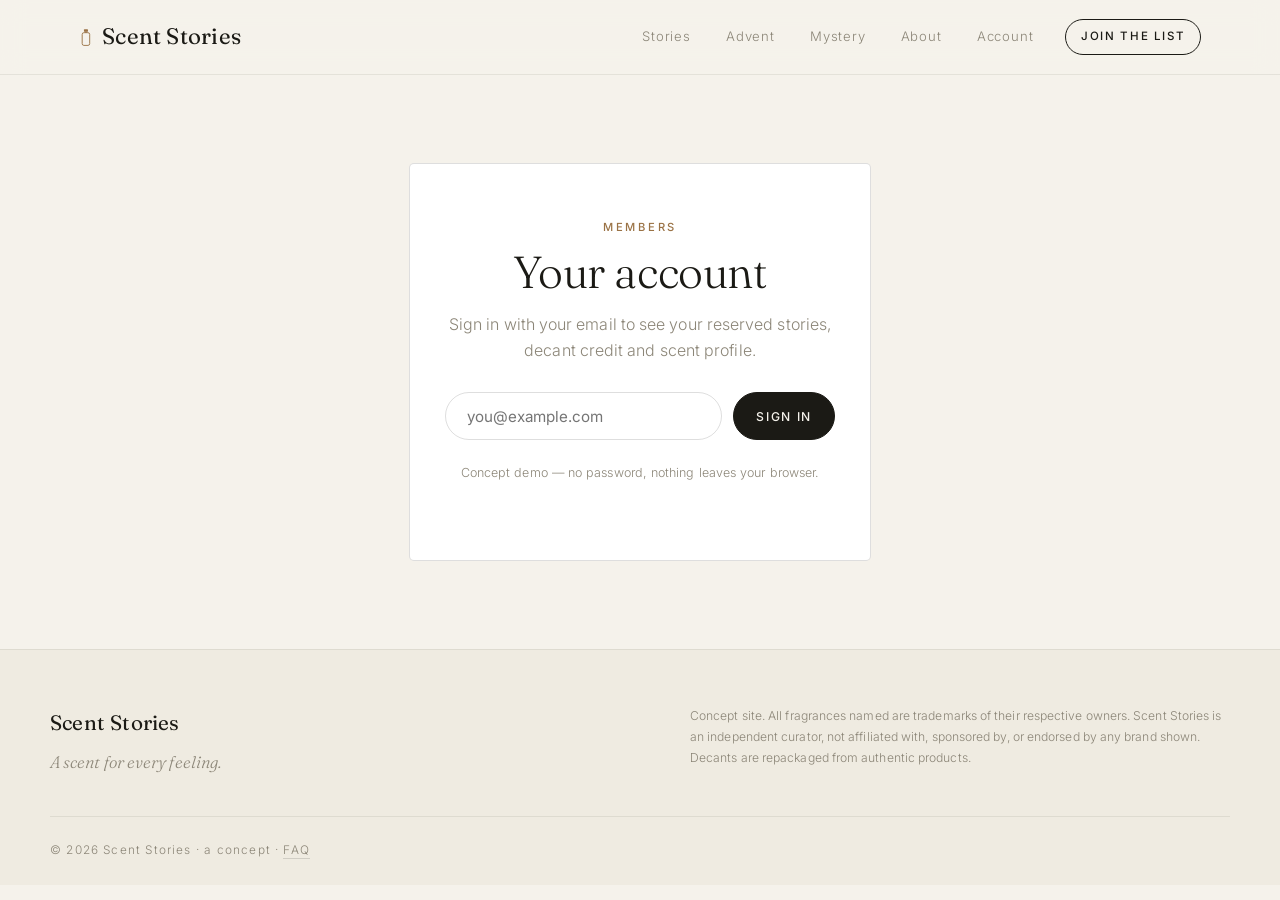
==== account.html @ 98c2d30e "Fix blank page (stray bracket broke JS); logo is now a sample bottle Co-Authored-By: Claude Opus 4.8" ====
<!DOCTYPE html>
<html lang="en">
<head>
<meta charset="UTF-8" />
<meta name="viewport" content="width=device-width, initial-scale=1.0" />
<title>Scent Stories — Your account</title>
<meta name="description" content="Your Scent Stories account — reserved stories, decant credit and scent profile." />
<link rel="preconnect" href="https://fonts.googleapis.com" />
<link rel="preconnect" href="https://fonts.gstatic.com" crossorigin />
<link href="https://fonts.googleapis.com/css2?family=Fraunces:ital,opsz,wght@0,9..144,300;0,9..144,400;1,9..144,400&family=Inter:wght@300;400;500&display=swap" rel="stylesheet" />
<link rel="icon" type="image/svg+xml" href="favicon.svg" />
<link rel="stylesheet" href="styles.css" />
</head>
<body>

<!-- NAV -->
<header class="nav scrolled" id="nav">
  <div class="nav-inner">
    <a href="index.html#top" class="brand"><svg class="brand-mark" viewBox="0 0 24 32" aria-hidden="true"><rect x="8.5" y="2" width="7" height="4.4" rx="1" fill="currentColor"/><rect x="10.5" y="6" width="3" height="2" fill="currentColor"/><rect x="5.5" y="8" width="13" height="22" rx="3" fill="none" stroke="currentColor" stroke-width="1.6"/></svg>Scent&nbsp;Stories</a>
    <nav class="nav-links">
      <a href="index.html#sets">Stories</a>
      <a href="index.html#advent">Advent</a>
      <a href="index.html#mystery">Mystery</a>
      <a href="index.html#about">About</a>
      <a href="account.html">Account</a>
    </nav>
    <a href="index.html#waitlist" class="btn btn-pill nav-cta">Join the list</a>
    <button class="nav-toggle" aria-label="Menu" onclick="document.body.classList.toggle('nav-open')">
      <span></span><span></span><span></span>
    </button>
  </div>
</header>

<!-- SIGN IN (shown when no account) -->
<section class="section acc-signin" id="signin" hidden>
  <div class="signin-card">
    <span class="kicker">Members</span>
    <h2>Your account</h2>
    <p>Sign in with your email to see your reserved stories, decant credit and scent profile.</p>
    <form id="signinForm" class="signin-form">
      <input type="email" required placeholder="you@example.com" aria-label="Email" />
      <button type="submit" class="btn btn-solid">Sign in</button>
    </form>
    <p class="signin-note">Concept demo — no password, nothing leaves your browser.</p>
  </div>
</section>

<!-- DASHBOARD (shown when signed in) -->
<section class="section acc-dash" id="dash" hidden>
  <div class="dash-head">
    <div>
      <span class="kicker">Welcome back</span>
      <h2 id="dashName">friend</h2>
      <p id="dashEmail" class="dash-email"></p>
    </div>
    <span class="member-badge">Founding member</span>
  </div>

  <div class="dash-grid">

    <!-- Reserved -->
    <article class="dash-card dash-wide">
      <div class="dash-card-head"><h3>Reserved stories</h3><span class="dash-count" id="resCount">0</span></div>
      <ul class="res-list" id="resList"></ul>
      <p class="res-empty" id="resEmpty" hidden>Nothing reserved yet.
        <a href="index.html#sets" class="link-arrow">Explore the stories</a></p>
      <p class="res-foot">Reserved items are held for the first drop. We'll email you when it's live.</p>
    </article>

    <!-- Decant credit -->
    <article class="dash-card">
      <div class="dash-card-head"><h3>Decant credit</h3></div>
      <p class="credit-amt">$0.00</p>
      <p class="dash-muted">Earned on every order. Redeemable toward any full bottle once you find your signature.</p>
    </article>

    <!-- Scent profile -->
    <article class="dash-card">
      <div class="dash-card-head"><h3>Your scent profile</h3></div>
      <div class="chips" id="chips"><span class="chip chip-empty">Not set yet</span></div>
      <p class="dash-muted">Take the quiz and we'll tune your recommendations.</p>
      <button class="btn btn-line full" disabled>Take the scent quiz · soon</button>
    </article>

    <!-- Orders -->
    <article class="dash-card dash-wide">
      <div class="dash-card-head"><h3>Orders</h3></div>
      <div class="orders-empty">
        <p class="dash-muted">No orders yet. The first drop ships this autumn — reserve your stories now and you'll be first in line.</p>
        <a href="index.html#sets" class="btn btn-line">Browse stories</a>
      </div>
    </article>

  </div>

  <p class="dash-signout"><a href="#" id="signout" class="link-arrow muted">Sign out</a></p>
</section>

<!-- FOOTER -->
<footer class="footer">
  <div class="footer-inner">
    <div class="footer-brand"><span class="brand">Scent&nbsp;Stories</span><p>A scent for every feeling.</p></div>
    <p class="disclaimer">Concept site. All fragrances named are trademarks of their respective owners.
      Scent Stories is an independent curator, not affiliated with, sponsored by, or endorsed by any brand shown.
      Decants are repackaged from authentic products.</p>
  </div>
  <div class="footer-bottom">© 2026 Scent Stories · a concept · <a href="faq.html" class="footer-link">FAQ</a></div>
</footer>

<script>
const $=id=>document.getElementById(id);
function getEmail(){ try{return localStorage.getItem('ss_email');}catch(e){return null;} }
function getReserved(){ try{return JSON.parse(localStorage.getItem('ss_reserved')||'[]');}catch(e){return [];} }
function nameFromEmail(e){ if(!e)return 'friend'; const n=e.split('@')[0].replace(/[._]/g,' '); return n.charAt(0).toUpperCase()+n.slice(1); }

function render(){
  const email=getEmail();
  if(!email){ $('signin').hidden=false; $('dash').hidden=true; return; }
  $('signin').hidden=true; $('dash').hidden=false;
  $('dashName').textContent=nameFromEmail(email);
  $('dashEmail').textContent=email;
  const res=getReserved();
  $('resCount').textContent=res.length;
  const list=$('resList'); list.innerHTML='';
  if(res.length===0){ $('resEmpty').hidden=false; }
  else{
    $('resEmpty').hidden=true;
    res.forEach(name=>{
      const li=document.createElement('li');
      li.className='res-item';
      const span=document.createElement('span'); span.textContent=name;
      const status=document.createElement('span'); status.className='res-status'; status.textContent='Reserved';
      const rm=document.createElement('button'); rm.className='res-remove'; rm.textContent='Remove'; rm.setAttribute('aria-label','Remove '+name);
      rm.addEventListener('click',()=>{
        const cur=getReserved().filter(x=>x!==name);
        localStorage.setItem('ss_reserved',JSON.stringify(cur)); render();
      });
      const meta=document.createElement('span'); meta.className='res-meta'; meta.append(status,rm);
      li.append(span,meta); list.appendChild(li);
    });
  }
}

$('signinForm').addEventListener('submit',e=>{
  e.preventDefault();
  const v=e.target.querySelector('input').value;
  try{localStorage.setItem('ss_email',v);}catch(err){}
  render();
});
$('signout').addEventListener('click',e=>{
  e.preventDefault();
  try{localStorage.removeItem('ss_email');}catch(err){}
  render();
});
document.querySelectorAll('.nav-links a').forEach(a=>a.addEventListener('click',()=>document.body.classList.remove('nav-open')));
render();
</script>
</body>
</html>
---- styles.css ----
/* ============ Scent Stories — quiet-luxury minimal ============ */
:root{
  --bg:#f5f2eb;          /* warm bone */
  --bg-2:#efebe1;
  --paper:#ffffff;
  --ink:#1b1a15;
  --muted:#8c8678;
  --line:rgba(27,26,21,.14);
  --line-soft:rgba(27,26,21,.08);
  --accent:#9a7245;      /* muted bronze, used sparingly */
  --disp:"Fraunces",Georgia,serif;
  --sans:"Inter",system-ui,sans-serif;
  --maxw:1180px;
}
*{box-sizing:border-box;margin:0;padding:0}
html{scroll-behavior:smooth}
body{background:var(--bg);color:var(--ink);font-family:var(--sans);font-weight:300;line-height:1.65;
  -webkit-font-smoothing:antialiased;overflow-x:hidden;letter-spacing:.005em}
h1,h2,h3{font-family:var(--disp);font-weight:300;line-height:1.08;letter-spacing:-.01em}
em{font-style:italic}
a{color:inherit;text-decoration:none}
.kicker{font-family:var(--sans);font-size:.7rem;letter-spacing:.24em;text-transform:uppercase;font-weight:500;color:var(--accent)}

/* buttons & links */
.btn{display:inline-flex;align-items:center;justify-content:center;gap:.5em;font-family:var(--sans);
  font-size:.76rem;letter-spacing:.14em;text-transform:uppercase;font-weight:500;padding:1em 1.8em;
  border-radius:999px;cursor:pointer;border:1px solid var(--ink);transition:.3s ease}
.btn-solid{background:var(--ink);color:var(--bg)}
.btn-solid:hover{background:transparent;color:var(--ink)}
.btn-line{background:transparent;color:var(--ink)}
.btn-line:hover{background:var(--ink);color:var(--bg)}
.btn-pill{padding:.65em 1.3em;font-size:.72rem}
.btn.full{width:100%}
.link-arrow{font-size:.95rem;letter-spacing:.02em;border-bottom:1px solid var(--ink);padding-bottom:.25em;transition:.3s}
.link-arrow::after{content:" →";transition:.3s}
.link-arrow:hover{color:var(--accent);border-color:var(--accent)}
.link-arrow.muted{color:var(--muted);border-color:var(--line)}
.link-arrow.muted:hover{color:var(--ink);border-color:var(--ink)}

/* ============ NAV ============ */
.nav{position:sticky;top:0;z-index:50;background:rgba(245,242,235,.85);backdrop-filter:blur(12px);
  border-bottom:1px solid transparent;transition:.3s}
.nav.scrolled{border-color:var(--line-soft)}
.nav-inner{max-width:var(--maxw);margin:0 auto;padding:1.15rem 1.8rem;display:flex;align-items:center;gap:2rem}
.brand{font-family:var(--disp);font-size:1.4rem;font-weight:400;letter-spacing:.01em;display:inline-flex;align-items:center;gap:.42em}
.brand-mark{width:.62em;height:.92em;color:var(--accent);flex-shrink:0}
.nav-links{margin-left:auto;display:flex;gap:2.2rem}
.nav-links a{font-size:.82rem;letter-spacing:.06em;color:var(--muted);transition:.25s}
.nav-links a:hover{color:var(--ink)}
.nav-cta{margin-left:0}
.nav-toggle{display:none;flex-direction:column;gap:5px;background:none;border:0;cursor:pointer;margin-left:auto}
.nav-toggle span{width:24px;height:1.5px;background:var(--ink);transition:.3s}

/* ============ HERO ============ */
.hero{position:relative;max-width:var(--maxw);margin:0 auto;padding:7rem 1.8rem 5rem;text-align:center}
.eyebrow{font-size:.72rem;letter-spacing:.24em;text-transform:uppercase;font-weight:500;color:var(--accent);margin-bottom:2rem}
.hero-title{font-size:clamp(2.8rem,8vw,6rem);font-weight:300;margin-bottom:1.8rem;letter-spacing:-.02em}
.hero-title em{font-style:italic;color:var(--ink)}
.lede{font-size:clamp(1.05rem,2vw,1.25rem);color:var(--muted);max-width:540px;margin:0 auto 2.6rem;font-weight:300}
.hero-actions{display:flex;gap:2.2rem;justify-content:center;flex-wrap:wrap;align-items:center}
.hero-note{margin-top:3.5rem;font-size:.74rem;letter-spacing:.08em;color:var(--muted)}

/* ============ MANIFESTO ============ */
.manifesto{max-width:900px;margin:0 auto;padding:5rem 1.8rem 6rem;text-align:center;border-bottom:1px solid var(--line-soft)}
.manifesto p{font-family:var(--disp);font-weight:300;font-size:clamp(1.5rem,3.4vw,2.4rem);line-height:1.35}
.manifesto em{font-style:italic;color:var(--accent)}

/* ============ SECTIONS ============ */
.section{max-width:var(--maxw);margin:0 auto;padding:5.5rem 1.8rem}
.section-alt{background:var(--bg-2);max-width:none;border-top:1px solid var(--line-soft);border-bottom:1px solid var(--line-soft)}
.section-alt > *{max-width:var(--maxw);margin-left:auto;margin-right:auto}
.section-head{text-align:center;max-width:600px;margin:0 auto 3.5rem}
.section-head h2{font-size:clamp(2.2rem,5vw,3.4rem);font-weight:300;margin:.8rem 0 .9rem}
.section-head p{color:var(--muted);font-size:.98rem}
.grid{display:grid;gap:1.5rem}
.sets-grid{grid-template-columns:repeat(auto-fill,minmax(270px,1fr))}
.advent-grid{grid-template-columns:repeat(auto-fill,minmax(255px,1fr))}
.mystery-grid{grid-template-columns:repeat(auto-fit,minmax(260px,1fr));align-items:stretch}
.steps-grid{grid-template-columns:repeat(auto-fit,minmax(210px,1fr));gap:2.5rem 1.5rem}

/* ============ CARDS ============ */
.card{background:var(--paper);border:1px solid var(--line);border-radius:3px;overflow:hidden;transition:.4s cubic-bezier(.2,.7,.2,1)}
.set:hover,.advent:hover{transform:translateY(-4px);box-shadow:0 18px 40px -28px rgba(27,26,21,.45)}
.set:hover .set-photo,.advent:hover .advent-photo{transform:scale(1.05)}

/* sets */
.set-img{height:230px;position:relative;overflow:hidden;border-bottom:1px solid var(--line)}
.set-photo{position:absolute;inset:0;width:100%;height:100%;object-fit:cover;display:block;transition:.6s cubic-bezier(.2,.7,.2,1)}
.set-body{padding:1.5rem 1.5rem 1.6rem}
.set-body h3{font-size:1.55rem;font-weight:400;margin-bottom:.4rem}
.mood{color:var(--muted);font-style:italic;font-family:var(--disp);font-size:1.08rem;margin-bottom:1.2rem;font-weight:300}
.notes{list-style:none;display:flex;flex-direction:column;gap:.4rem;margin-bottom:1.4rem}
.notes li{font-size:.85rem;color:var(--ink);font-weight:400}
.notes li.surprise{color:var(--accent);font-style:italic;font-family:var(--disp);font-size:.98rem}
.set-foot{display:flex;align-items:center;justify-content:space-between;border-top:1px solid var(--line-soft);padding-top:1rem}
.qty{font-size:.72rem;letter-spacing:.14em;text-transform:uppercase;color:var(--muted)}

/* refined muted placeholders */
.g-italy{background:linear-gradient(155deg,#e9ddc6,#c9a87d)}
.g-berlin{background:linear-gradient(155deg,#3e3f45,#17161b)}
.g-london{background:linear-gradient(155deg,#bcc4c8,#6e797f)}
.g-highlands{background:linear-gradient(155deg,#c4d2bf,#5c7a62)}
.g-board{background:linear-gradient(155deg,#e0e3e5,#99a2a9)}
.g-marrakech{background:linear-gradient(155deg,#e4c49a,#a86d40)}
.g-tokyo{background:linear-gradient(155deg,#b0bac4,#4a5560)}
.g-paris{background:linear-gradient(155deg,#e7d3d9,#b78ea0)}
.g-desert{background:linear-gradient(155deg,#decaa2,#9c6f3f)}
.g-ny{background:linear-gradient(155deg,#ced3d7,#5a6068)}
.g-date{background:linear-gradient(155deg,#e9cfb6,#b97a5b)}

/* ============ ADVENT ============ */
.advent{display:flex;flex-direction:column}
.advent-img{height:150px;position:relative;overflow:hidden;border-bottom:1px solid var(--line)}
.advent-photo{position:absolute;inset:0;width:100%;height:100%;object-fit:cover;display:block;transition:.6s cubic-bezier(.2,.7,.2,1)}
.advent-body{padding:1.5rem 1.5rem 1.6rem;display:flex;flex-direction:column;flex:1}
.advent-no{font-family:var(--disp);font-style:italic;font-size:1.1rem;color:var(--accent);margin-bottom:.5rem}
.advent-body h3{font-size:1.4rem;font-weight:400;margin-bottom:.6rem}
.advent-body p{color:var(--muted);font-size:.9rem;margin-bottom:1.3rem;flex:1}
.g-advent-niche{background:linear-gradient(155deg,#d8cdb6,#9c8a63)}
.g-advent-artistic{background:linear-gradient(155deg,#cfc0d4,#7a5f7e)}
.g-advent-arab{background:linear-gradient(155deg,#dcc28f,#9c6a2c)}
.g-advent-viral{background:linear-gradient(155deg,#d6cad9,#8a7d93)}
.g-advent-blind{background:linear-gradient(155deg,#3a3b42,#15110d)}
.advent-dark{background:var(--ink)}
.advent-dark .advent-body h3{color:#f5f2eb}
.advent-dark .advent-body p{color:#9d978a}
.advent-dark .qty{color:#9d978a}
.advent-dark .price{color:#f5f2eb}
.advent-dark .open-hint{color:#d8c19a}
.advent-dark .set-foot{border-color:rgba(245,242,235,.14)}

/* ============ MYSTERY ============ */
.mbox{display:flex;flex-direction:column}
.mbox-img{height:150px;position:relative;overflow:hidden;border-bottom:1px solid var(--line)}
.mbox-photo{position:absolute;inset:0;width:100%;height:100%;object-fit:cover;display:block;transition:.6s cubic-bezier(.2,.7,.2,1)}
.mbox:hover{transform:translateY(-4px);box-shadow:0 18px 40px -28px rgba(27,26,21,.45)}
.mbox:hover .mbox-photo{transform:scale(1.05)}
.mbox-body{padding:1.6rem 1.6rem 1.5rem;display:flex;flex-direction:column;flex:1}
.g-myhype{background:linear-gradient(155deg,#e9cdb6,#b97a5b)}
.g-myvault{background:linear-gradient(155deg,#cfc4b0,#7a6e52)}
.g-myartist{background:linear-gradient(155deg,#cfc0d4,#7a5f7e)}
.g-mywild{background:linear-gradient(155deg,#bcc4c8,#5a6068)}
.mbox h3{font-size:1.5rem;font-weight:400;margin-bottom:.4rem}
.mbox-sub{color:var(--muted);font-style:italic;font-family:var(--disp);font-size:1.02rem;margin-bottom:1.5rem;font-weight:300}
.drops-label{font-size:.68rem;letter-spacing:.18em;text-transform:uppercase;color:var(--accent);margin-bottom:.8rem;font-weight:500}
.drops{list-style:none;display:flex;flex-direction:column;gap:.75rem;margin-bottom:1.7rem;flex:1}
.drops li{font-size:.88rem;padding-left:1.1rem;position:relative;line-height:1.45;color:var(--ink)}
.drops li::before{content:"—";position:absolute;left:0;color:var(--muted)}
.mbox-feature{border-color:var(--ink)}

/* ============ STEPS ============ */
.step{text-align:left}
.step-no{font-family:var(--disp);font-style:italic;font-size:1.1rem;color:var(--accent)}
.step h3{font-size:1.35rem;font-weight:400;margin:.7rem 0 .55rem}
.step p{color:var(--muted);font-size:.92rem}

/* ============ WAITLIST ============ */
.waitlist{background:var(--ink);color:var(--bg);padding:6.5rem 1.8rem;text-align:center}
.waitlist .kicker{color:#c9a87d}
.waitlist-inner{max-width:540px;margin:0 auto}
.waitlist h2{font-size:clamp(2.2rem,5vw,3.2rem);font-weight:300;margin:.7rem 0 1rem;color:#f5f2eb}
.waitlist p{color:#9d978a;margin-bottom:2.2rem}
.wl-form{display:flex;gap:.8rem;flex-wrap:wrap;justify-content:center}
.wl-form input{flex:1;min-width:230px;background:transparent;border:1px solid rgba(245,242,235,.3);
  border-radius:999px;padding:1em 1.5em;color:#f5f2eb;font-family:var(--sans);font-size:.95rem;font-weight:300}
.wl-form input::placeholder{color:#9d978a}
.wl-form input:focus{outline:none;border-color:#c9a87d}
.wl-form .btn-solid{background:#f5f2eb;color:var(--ink);border-color:#f5f2eb}
.wl-form .btn-solid:hover{background:transparent;color:#f5f2eb}
.wl-msg{margin-top:1.4rem;color:#c9a87d;font-size:.9rem;font-style:italic;font-family:var(--disp);opacity:0;transform:translateY(6px);transition:.4s}
.wl-msg.show{opacity:1;transform:none}

/* ============ FOOTER ============ */
.footer{background:var(--bg-2);border-top:1px solid var(--line-soft);padding:3.5rem 1.8rem 1.5rem}
.footer-inner{max-width:var(--maxw);margin:0 auto;display:flex;gap:3rem;flex-wrap:wrap;justify-content:space-between;align-items:flex-start}
.footer-brand .brand{font-size:1.3rem}
.footer-brand p{font-family:var(--disp);font-style:italic;color:var(--muted);font-size:1.05rem;margin-top:.5rem;font-weight:300}
.disclaimer{max-width:540px;color:var(--muted);font-size:.76rem;line-height:1.7}
.footer-bottom{max-width:var(--maxw);margin:2.5rem auto 0;padding-top:1.5rem;border-top:1px solid var(--line-soft);
  font-size:.74rem;letter-spacing:.1em;color:var(--muted)}

/* ============ PRICE / FOOT ============ */
.foot-left{display:flex;align-items:baseline;gap:.55rem}
.price{font-family:var(--disp);font-weight:400;font-size:1.25rem;color:var(--ink)}

/* ============ MYSTERY FACTS ============ */
.mbox-facts{list-style:none;display:flex;flex-direction:column;margin:1.1rem 0 1.3rem;flex:1}
.mbox-facts li{display:flex;align-items:baseline;justify-content:space-between;gap:1rem;padding:.6rem 0;border-bottom:1px solid var(--line-soft)}
.mbox-facts li:last-child{border-bottom:0}
.mbox-facts span{color:var(--muted);text-transform:uppercase;letter-spacing:.1em;font-size:.66rem}
.mbox-facts b{font-weight:500;color:var(--ink);font-size:.92rem;white-space:nowrap}
.mbox-foot{display:flex;align-items:center;justify-content:space-between;border-top:1px solid var(--line-soft);padding-top:1rem;margin-top:auto}
.odds-note{text-align:center;color:var(--muted);font-size:.78rem;margin-top:1.8rem}

/* ============ MODAL PRICE ============ */
.modal-price{font-family:var(--disp);font-size:1.35rem;color:var(--accent);margin-bottom:1.4rem}
.ml-label{color:var(--muted);text-transform:uppercase;letter-spacing:.08em;font-size:.68rem}

/* ============ OPEN HINT ============ */
.open-hint{font-size:.64rem;letter-spacing:.16em;text-transform:uppercase;color:var(--accent);opacity:0;transition:.3s}
.set:hover .open-hint,.advent:hover .open-hint{opacity:1}
.mbox .open-hint{margin-top:auto;opacity:.65}
.mbox:hover .open-hint{opacity:1}

/* ============ ABOUT ============ */
.about{max-width:none}
.about-grid{display:grid;grid-template-columns:1fr 1fr;gap:3.5rem;align-items:center;max-width:var(--maxw);margin:0 auto}
.about-img{aspect-ratio:4/5;border:1px solid var(--line);border-radius:3px;overflow:hidden;position:relative}
.g-about{background:linear-gradient(155deg,#e7ddc9,#b7a07f)}
.about-photo{position:absolute;inset:0;width:100%;height:100%;object-fit:cover;display:block}
.about-text h2{font-size:clamp(1.9rem,4vw,3rem);font-weight:300;margin:.8rem 0 1.4rem}
.about-text p{color:var(--muted);margin-bottom:1.1rem;max-width:48ch}
.about-text em{color:var(--accent);font-style:italic}

/* ============ MODAL ============ */
.modal{position:fixed;inset:0;z-index:100;display:none}
.modal.open{display:block}
.modal-overlay{position:absolute;inset:0;background:rgba(20,18,14,.55);backdrop-filter:blur(6px)}
.modal-panel{position:absolute;top:50%;left:50%;transform:translate(-50%,-50%);width:min(900px,92vw);
  max-height:90vh;overflow:auto;background:var(--paper);border:1px solid var(--line);border-radius:5px;
  display:grid;grid-template-columns:1fr 1fr;animation:modalIn .45s cubic-bezier(.2,.7,.2,1)}
@keyframes modalIn{from{opacity:0;transform:translate(-50%,-46%)}to{opacity:1;transform:translate(-50%,-50%)}}
.modal-media{position:relative;min-height:340px;border-right:1px solid var(--line);overflow:hidden}
.modal-media .set-img,.modal-media .advent-img,.modal-media .mbox-img{height:100%;border:0}
.modal-media img{position:absolute;inset:0;width:100%;height:100%;object-fit:cover}
.modal-body{padding:2.3rem 2.3rem 2rem;display:flex;flex-direction:column}
.modal-body h3{font-size:2rem;font-weight:300;margin:.5rem 0 .6rem}
.modal-tagline{color:var(--muted);font-style:italic;font-family:var(--disp);font-size:1.15rem;margin-bottom:1.5rem}
.modal-listlabel{font-size:.68rem;letter-spacing:.18em;text-transform:uppercase;color:var(--accent);margin-bottom:.7rem}
.modal-list{list-style:none;display:flex;flex-direction:column;gap:.5rem;margin-bottom:1.2rem}
.modal-list li{font-size:.92rem;padding-left:1rem;position:relative;color:var(--ink)}
.modal-list li::before{content:"—";position:absolute;left:0;color:var(--muted)}
.modal-list li.surprise{color:var(--accent);font-style:italic;font-family:var(--disp)}
.modal-qty{font-size:.72rem;letter-spacing:.14em;text-transform:uppercase;color:var(--muted);margin-bottom:1.4rem}
.modal-next{font-size:.86rem;color:var(--muted);line-height:1.6;margin-bottom:1.4rem;margin-top:auto}
.modal-close{position:absolute;top:.7rem;right:.8rem;z-index:3;background:rgba(255,255,255,.88);border:1px solid var(--line);
  border-radius:50%;width:34px;height:34px;font-size:1.3rem;line-height:1;cursor:pointer;color:var(--ink);transition:.25s}
.modal-close:hover{background:var(--ink);color:var(--bg)}

/* ============ REVIEWS ============ */
.reviews-grid{grid-template-columns:repeat(auto-fit,minmax(260px,1fr))}
.review{background:var(--paper);border:1px solid var(--line);border-radius:3px;padding:1.9rem 1.7rem;display:flex;flex-direction:column;gap:1rem}
.stars{color:var(--accent);letter-spacing:.18em;font-size:.92rem}
.review blockquote{font-family:var(--disp);font-weight:300;font-size:1.22rem;line-height:1.4;color:var(--ink)}
.review figcaption{font-size:.74rem;letter-spacing:.12em;text-transform:uppercase;color:var(--muted)}

/* ============ FOOTER LINK ============ */
.footer-link{color:var(--muted);border-bottom:1px solid var(--line);padding-bottom:1px;transition:.25s}
.footer-link:hover{color:var(--ink);border-color:var(--ink)}

/* ============ FAQ PAGE ============ */
.faq-section{max-width:800px}
.faq-list{display:flex;flex-direction:column;border-top:1px solid var(--line)}
.faq-item{border-bottom:1px solid var(--line)}
.faq-item summary{list-style:none;cursor:pointer;padding:1.4rem 0;font-family:var(--disp);font-size:1.3rem;
  font-weight:400;display:flex;justify-content:space-between;align-items:center;gap:1rem}
.faq-item summary::-webkit-details-marker{display:none}
.faq-item summary::after{content:"+";font-size:1.5rem;color:var(--accent);transition:.3s;font-family:var(--sans);flex-shrink:0}
.faq-item[open] summary::after{transform:rotate(45deg)}
.faq-item p{color:var(--muted);padding:0 0 1.5rem;max-width:64ch;line-height:1.75}
.faq-item em{color:var(--accent);font-style:italic}
.faq-back{margin-top:3rem;text-align:center}

/* ============ ACCOUNT ============ */
.acc-signin{max-width:520px;min-height:60vh;display:flex;align-items:center}
.signin-card{width:100%;text-align:center;border:1px solid var(--line);border-radius:5px;padding:3rem 2.2rem;background:var(--paper)}
.signin-card h2{font-size:clamp(2rem,5vw,2.8rem);font-weight:300;margin:.6rem 0 .9rem}
.signin-card p{color:var(--muted);margin-bottom:1.8rem}
.signin-form{display:flex;gap:.7rem;flex-wrap:wrap;justify-content:center}
.signin-form input{flex:1;min-width:200px;background:transparent;border:1px solid var(--line);border-radius:999px;
  padding:.9em 1.4em;color:var(--ink);font-family:var(--sans);font-size:.95rem}
.signin-form input:focus{outline:none;border-color:var(--accent)}
.signin-note{margin-top:1.4rem;font-size:.78rem;color:var(--muted)}

.acc-dash{min-height:60vh}
.dash-head{display:flex;justify-content:space-between;align-items:flex-start;gap:1.5rem;flex-wrap:wrap;
  padding-bottom:2rem;margin-bottom:2.5rem;border-bottom:1px solid var(--line)}
.dash-head h2{font-size:clamp(2rem,5vw,3rem);font-weight:300;margin:.5rem 0 .3rem;text-transform:capitalize}
.dash-email{color:var(--muted);font-size:.9rem}
.member-badge{font-size:.66rem;letter-spacing:.16em;text-transform:uppercase;color:var(--accent);
  border:1px solid var(--accent);border-radius:999px;padding:.5em 1em;white-space:nowrap}
.dash-grid{display:grid;grid-template-columns:repeat(2,1fr);gap:1.5rem}
.dash-card{background:var(--paper);border:1px solid var(--line);border-radius:5px;padding:1.8rem 1.7rem;display:flex;flex-direction:column}
.dash-wide{grid-column:1 / -1}
.dash-card-head{display:flex;align-items:center;justify-content:space-between;margin-bottom:1.3rem}
.dash-card-head h3{font-size:1.4rem;font-weight:400}
.dash-count{font-family:var(--disp);font-size:1.5rem;color:var(--accent)}
.dash-muted{color:var(--muted);font-size:.88rem;line-height:1.6;margin-bottom:1.1rem}
.credit-amt{font-family:var(--disp);font-size:2.6rem;font-weight:300;margin-bottom:.6rem}

.res-list{list-style:none;display:flex;flex-direction:column;gap:.2rem;margin-bottom:1.2rem}
.res-item{display:flex;align-items:center;justify-content:space-between;gap:1rem;padding:.9rem 0;border-bottom:1px solid var(--line-soft);font-size:1rem}
.res-item:last-child{border-bottom:0}
.res-meta{display:flex;align-items:center;gap:1rem;flex-shrink:0}
.res-status{font-size:.64rem;letter-spacing:.14em;text-transform:uppercase;color:var(--accent);border:1px solid var(--accent);border-radius:999px;padding:.3em .7em}
.res-remove{background:none;border:0;color:var(--muted);font-family:var(--sans);font-size:.8rem;cursor:pointer;text-decoration:underline;transition:.2s}
.res-remove:hover{color:var(--ink)}
.res-empty{color:var(--muted);padding:.5rem 0 1rem}
.res-foot{color:var(--muted);font-size:.8rem;border-top:1px solid var(--line-soft);padding-top:1rem;margin-top:auto}

.chips{display:flex;flex-wrap:wrap;gap:.5rem;margin-bottom:1.1rem}
.chip{font-size:.78rem;border:1px solid var(--line);border-radius:999px;padding:.4em .9em;color:var(--ink)}
.chip-empty{color:var(--muted);font-style:italic}
.orders-empty{display:flex;flex-direction:column;align-items:flex-start;gap:1rem}
.dash-signout{margin-top:2.5rem;text-align:center}

@media(max-width:680px){ .dash-grid{grid-template-columns:1fr} }

/* ============ CARD HEIGHT / FOOT ALIGN ============ */
.set{display:flex;flex-direction:column}
.set-body{display:flex;flex-direction:column;flex:1}
.set-foot{margin-top:auto}

/* ============ SCENT MAP ============ */
.map-wrap{max-width:var(--maxw);margin:0 auto;background:var(--ink);border:1px solid var(--line);border-radius:6px;padding:2.2rem 1.6rem}
.world-map{width:100%;height:auto;display:block;overflow:visible}
.map-grid line{stroke:rgba(201,168,125,.15);stroke-width:.5}
.map-frame{fill:none;stroke:rgba(201,168,125,.22);stroke-width:.8}
.map-route{fill:none;stroke:rgba(201,168,125,.22);stroke-width:.7;stroke-dasharray:2 4}
.pin{cursor:pointer;outline:none}
.pin-glow{fill:#c9a87d;opacity:.2;transform-box:fill-box;transform-origin:center;animation:pinpulse 3s ease-in-out infinite}
.pin-dot{fill:#c9a87d;transition:.25s}
.pin:hover .pin-dot,.pin:focus .pin-dot{fill:#fff}
.pin:hover .pin-glow,.pin:focus .pin-glow{opacity:.42}
.pin-label{opacity:0;transition:.25s;pointer-events:none}
.pin-label text{fill:#f5f2eb;font-family:var(--disp);font-size:11px;text-anchor:middle;paint-order:stroke;stroke:rgba(20,18,14,.75);stroke-width:3px}
.pin:hover .pin-label,.pin:focus .pin-label{opacity:1}
@keyframes pinpulse{0%,100%{opacity:.16;transform:scale(1)}50%{opacity:.34;transform:scale(1.35)}}
.map-hint{text-align:center;color:var(--muted);font-size:.78rem;margin-top:1.4rem}

/* ============ REVEAL ============ */
.reveal{opacity:0;transform:translateY(20px);transition:.8s cubic-bezier(.2,.7,.2,1)}
.reveal.in{opacity:1;transform:none}

/* ============ RESPONSIVE ============ */
@media(max-width:760px){
  .nav-links{position:fixed;inset:0 0 auto 0;flex-direction:column;background:var(--bg);
    padding:5rem 2rem 2.5rem;gap:1.6rem;transform:translateY(-110%);transition:.35s ease;border-bottom:1px solid var(--line)}
  body.nav-open .nav-links{transform:none}
  .nav-links a{font-size:1.1rem}
  .nav-cta{display:none}
  .nav-toggle{display:flex}
  body.nav-open .nav-toggle span:nth-child(1){transform:translateY(6.5px) rotate(45deg)}
  body.nav-open .nav-toggle span:nth-child(2){opacity:0}
  body.nav-open .nav-toggle span:nth-child(3){transform:translateY(-6.5px) rotate(-45deg)}
  .about-grid{grid-template-columns:1fr;gap:2rem}
  .about-media{max-width:340px}
  .modal-panel{grid-template-columns:1fr;width:94vw}
  .modal-media{min-height:230px;border-right:0;border-bottom:1px solid var(--line)}
  .modal-body{padding:1.6rem}
}
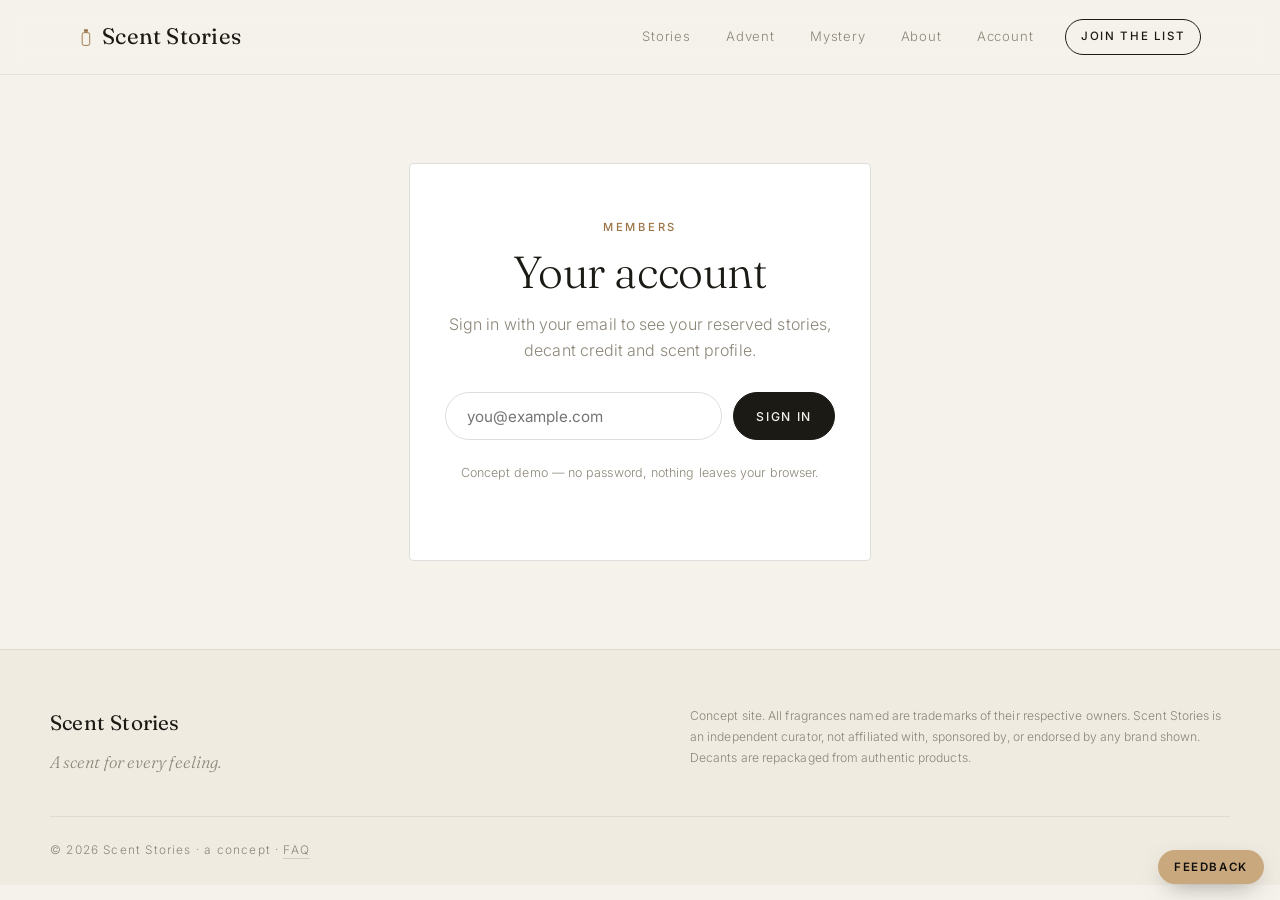
==== commit 643af26f: "Pre-launch: add feedback widget (floating button → short survey) feedback.js injects a floating "Fee" ====
--- a/account.html
+++ b/account.html
@@ -10,6 +10,8 @@
 <link href="https://fonts.googleapis.com/css2?family=Fraunces:ital,opsz,wght@0,9..144,300;0,9..144,400;1,9..144,400&family=Inter:wght@300;400;500&display=swap" rel="stylesheet" />
 <link rel="icon" type="image/svg+xml" href="favicon.svg" />
 <link rel="stylesheet" href="styles.css" />
+<script src="analytics.js" defer></script>
+<script src="feedback.js" defer></script>
 </head>
 <body>
 
@@ -60,11 +62,11 @@
 
     <!-- Reserved -->
     <article class="dash-card dash-wide">
-      <div class="dash-card-head"><h3>Reserved stories</h3><span class="dash-count" id="resCount">0</span></div>
+      <div class="dash-card-head"><h3>Your bag</h3><span class="dash-count" id="resCount">0</span></div>
       <ul class="res-list" id="resList"></ul>
-      <p class="res-empty" id="resEmpty" hidden>Nothing reserved yet.
+      <p class="res-empty" id="resEmpty" hidden>Your bag is empty.
         <a href="index.html#sets" class="link-arrow">Explore the stories</a></p>
-      <p class="res-foot">Reserved items are held for the first drop. We'll email you when it's live.</p>
+      <p class="res-foot" id="resFoot">Manage quantities in the bag on the main page. Checkout opens at the first drop.</p>
     </article>
 
     <!-- Decant credit -->
@@ -110,7 +112,7 @@
 <script>
 const $=id=>document.getElementById(id);
 function getEmail(){ try{return localStorage.getItem('ss_email');}catch(e){return null;} }
-function getReserved(){ try{return JSON.parse(localStorage.getItem('ss_reserved')||'[]');}catch(e){return [];} }
+function getCart(){ try{return JSON.parse(localStorage.getItem('ss_cart')||'[]');}catch(e){return [];} }
 function nameFromEmail(e){ if(!e)return 'friend'; const n=e.split('@')[0].replace(/[._]/g,' '); return n.charAt(0).toUpperCase()+n.slice(1); }
 
 function render(){
@@ -119,21 +121,22 @@
   $('signin').hidden=true; $('dash').hidden=false;
   $('dashName').textContent=nameFromEmail(email);
   $('dashEmail').textContent=email;
-  const res=getReserved();
-  $('resCount').textContent=res.length;
+  const cartArr=getCart();
+  const count=cartArr.reduce((n,i)=>n+(i.qty||1),0);
+  $('resCount').textContent=count;
   const list=$('resList'); list.innerHTML='';
-  if(res.length===0){ $('resEmpty').hidden=false; }
+  if(cartArr.length===0){ $('resEmpty').hidden=false; $('resFoot').style.display='none'; }
   else{
-    $('resEmpty').hidden=true;
-    res.forEach(name=>{
+    $('resEmpty').hidden=true; $('resFoot').style.display='';
+    cartArr.forEach((it,idx)=>{
       const li=document.createElement('li');
       li.className='res-item';
-      const span=document.createElement('span'); span.textContent=name;
-      const status=document.createElement('span'); status.className='res-status'; status.textContent='Reserved';
-      const rm=document.createElement('button'); rm.className='res-remove'; rm.textContent='Remove'; rm.setAttribute('aria-label','Remove '+name);
+      const span=document.createElement('span'); span.textContent=it.name+(it.qty>1?'  × '+it.qty:'');
+      const status=document.createElement('span'); status.className='res-status'; status.textContent='$'+(Math.round((it.price||0)*(it.qty||1)*100)/100);
+      const rm=document.createElement('button'); rm.className='res-remove'; rm.textContent='Remove'; rm.setAttribute('aria-label','Remove '+it.name);
       rm.addEventListener('click',()=>{
-        const cur=getReserved().filter(x=>x!==name);
-        localStorage.setItem('ss_reserved',JSON.stringify(cur)); render();
+        const cur=getCart(); cur.splice(idx,1);
+        localStorage.setItem('ss_cart',JSON.stringify(cur)); render();
       });
       const meta=document.createElement('span'); meta.className='res-meta'; meta.append(status,rm);
       li.append(span,meta); list.appendChild(li);
--- a/styles.css
+++ b/styles.css
@@ -243,6 +243,7 @@
 .stars{color:var(--accent);letter-spacing:.18em;font-size:.92rem}
 .review blockquote{font-family:var(--disp);font-weight:300;font-size:1.22rem;line-height:1.4;color:var(--ink)}
 .review figcaption{font-size:.74rem;letter-spacing:.12em;text-transform:uppercase;color:var(--muted)}
+.swipe-hint{display:none}
 
 /* ============ FOOTER LINK ============ */
 .footer-link{color:var(--muted);border-bottom:1px solid var(--line);padding-bottom:1px;transition:.25s}
@@ -312,21 +313,110 @@
 .set-foot{margin-top:auto}
 
 /* ============ SCENT MAP ============ */
-.map-wrap{max-width:var(--maxw);margin:0 auto;background:var(--ink);border:1px solid var(--line);border-radius:6px;padding:2.2rem 1.6rem}
-.world-map{width:100%;height:auto;display:block;overflow:visible}
-.map-grid line{stroke:rgba(201,168,125,.15);stroke-width:.5}
-.map-frame{fill:none;stroke:rgba(201,168,125,.22);stroke-width:.8}
-.map-route{fill:none;stroke:rgba(201,168,125,.22);stroke-width:.7;stroke-dasharray:2 4}
-.pin{cursor:pointer;outline:none}
-.pin-glow{fill:#c9a87d;opacity:.2;transform-box:fill-box;transform-origin:center;animation:pinpulse 3s ease-in-out infinite}
-.pin-dot{fill:#c9a87d;transition:.25s}
-.pin:hover .pin-dot,.pin:focus .pin-dot{fill:#fff}
-.pin:hover .pin-glow,.pin:focus .pin-glow{opacity:.42}
-.pin-label{opacity:0;transition:.25s;pointer-events:none}
-.pin-label text{fill:#f5f2eb;font-family:var(--disp);font-size:11px;text-anchor:middle;paint-order:stroke;stroke:rgba(20,18,14,.75);stroke-width:3px}
-.pin:hover .pin-label,.pin:focus .pin-label{opacity:1}
-@keyframes pinpulse{0%,100%{opacity:.16;transform:scale(1)}50%{opacity:.34;transform:scale(1.35)}}
+.map-wrap{max-width:var(--maxw);margin:0 auto;background:var(--ink);border:1px solid var(--line);border-radius:6px;padding:2rem 1.6rem}
+.map-stage{position:relative;width:100%;max-width:600px;margin:0 auto}
+.map-bg{width:100%;display:block;opacity:.9}
+.pin{position:absolute;transform:translate(-50%,-50%);background:none;border:0;padding:0;cursor:pointer;outline:none}
+.pin .dot{display:block;width:11px;height:11px;border-radius:50%;background:#fff;border:1.5px solid #1b1a15;box-shadow:0 0 0 0 rgba(255,255,255,.6);animation:pinpulse 2.6s ease-in-out infinite;transition:transform .2s,background .2s}
+.pin .plabel{position:absolute;left:50%;bottom:160%;transform:translateX(-50%);white-space:nowrap;font-family:var(--disp);font-size:.8rem;color:#1b1a15;background:#fff;padding:.22em .65em;border-radius:4px;opacity:0;transition:.2s;pointer-events:none;box-shadow:0 4px 14px -6px rgba(0,0,0,.6)}
+.pin:hover .dot,.pin:focus .dot{background:#ffd9a0;transform:scale(1.3)}
+.pin:hover .plabel,.pin:focus .plabel{opacity:1}
+@keyframes pinpulse{0%{box-shadow:0 0 0 0 rgba(255,255,255,.55)}70%{box-shadow:0 0 0 10px rgba(255,255,255,0)}100%{box-shadow:0 0 0 0 rgba(255,255,255,0)}}
 .map-hint{text-align:center;color:var(--muted);font-size:.78rem;margin-top:1.4rem}
+
+/* ============ CART ============ */
+.cart-btn{position:relative;background:none;border:0;cursor:pointer;color:var(--ink);display:inline-flex;align-items:center;padding:.3em;line-height:0}
+.cart-btn:hover{color:var(--accent)}
+.cart-count{position:absolute;top:-3px;right:-5px;min-width:16px;height:16px;padding:0 4px;border-radius:999px;background:var(--accent);color:#fff;font-family:var(--sans);font-size:.6rem;font-weight:600;display:flex;align-items:center;justify-content:center;visibility:hidden}
+.cart{position:fixed;inset:0;z-index:120;display:none}
+.cart.open{display:block}
+.cart-overlay{position:absolute;inset:0;background:rgba(20,18,14,.5);backdrop-filter:blur(4px)}
+.cart-panel{position:absolute;top:0;right:0;height:100%;width:min(420px,92vw);background:var(--bg);border-left:1px solid var(--line);
+  display:flex;flex-direction:column;padding:1.6rem;transform:translateX(100%);animation:cartIn .35s cubic-bezier(.2,.7,.2,1) forwards;overflow-y:auto}
+@keyframes cartIn{to{transform:translateX(0)}}
+.cart-head{display:flex;align-items:center;justify-content:space-between;border-bottom:1px solid var(--line);padding-bottom:1rem;margin-bottom:1rem}
+.cart-head h3{font-family:var(--disp);font-weight:400;font-size:1.6rem}
+.cart-x{background:none;border:0;font-size:1.7rem;cursor:pointer;color:var(--ink);line-height:1}
+.cart-items{list-style:none;display:flex;flex-direction:column;flex:1}
+.cart-item{display:flex;align-items:center;justify-content:space-between;gap:1rem;padding:1rem 0;border-bottom:1px solid var(--line-soft)}
+.ci-info{display:flex;flex-direction:column;gap:.2rem}
+.ci-name{font-size:.95rem}
+.ci-price{font-size:.82rem;color:var(--muted)}
+.ci-qty{display:flex;align-items:center;gap:.7rem}
+.ci-qty button{width:26px;height:26px;border:1px solid var(--line);background:none;border-radius:50%;cursor:pointer;font-size:1rem;color:var(--ink);line-height:1;transition:.2s}
+.ci-qty button:hover{border-color:var(--ink);background:var(--ink);color:var(--bg)}
+.ci-qty span{min-width:14px;text-align:center;font-size:.9rem}
+.cart-empty{color:var(--muted);padding:2.5rem 0;text-align:center;flex:1}
+.cart-foot{border-top:1px solid var(--line);padding-top:1.2rem;margin-top:1rem}
+.cart-sub{display:flex;justify-content:space-between;align-items:baseline;font-family:var(--disp);font-size:1.3rem;margin-bottom:.8rem}
+.cart-sub span:first-child{font-size:.7rem;letter-spacing:.16em;text-transform:uppercase;font-family:var(--sans);color:var(--muted)}
+.cart-note{color:var(--muted);font-size:.78rem;margin-bottom:1rem;line-height:1.5}
+
+/* ============ QUIZ (cinematic dark) ============ */
+body.quizdark{background:#100f0d;color:#f3efe7}
+.qz-top{position:fixed;top:0;left:0;right:0;padding:1.1rem 1.6rem;display:flex;align-items:center;gap:1.4rem;z-index:20;background:linear-gradient(to bottom,rgba(16,15,13,.9),transparent)}
+.qz-top .brand{color:#f3efe7;font-size:1.2rem;flex:1 1 0}
+.qz-top .brand-mark{color:#c9a87d}
+.qz-prog{flex:0 0 auto;display:flex;gap:6px;width:min(300px,42vw)}
+.qz-prog i{flex:1;height:2px;background:rgba(255,255,255,.16);border-radius:2px;transition:.3s}
+.qz-prog i.on{background:#c9a87d}
+.qz-exit{flex:1 1 0;text-align:right;color:rgba(243,239,231,.55);font-size:.78rem;text-decoration:none;white-space:nowrap}
+.qz-exit:hover{color:#f3efe7}
+.qz-stage{min-height:100vh;display:flex;flex-direction:column;justify-content:center;align-items:center;padding:6.5rem 1.4rem 3rem;text-align:center}
+.qz-step{width:100%;max-width:1020px;animation:qzfade .5s ease}
+@keyframes qzfade{from{opacity:0;transform:translateY(16px)}to{opacity:1;transform:none}}
+.qz-kick{font-size:.7rem;letter-spacing:.28em;text-transform:uppercase;color:#c9a87d;margin-bottom:1rem}
+.qz-q{font-family:var(--disp);font-weight:300;font-size:clamp(2rem,5vw,3.4rem);line-height:1.04;margin-bottom:.6rem}
+.qz-sub{color:rgba(243,239,231,.5);margin-bottom:2.4rem;font-size:.95rem}
+.qz-grid{display:grid;gap:.9rem;margin:0 auto}
+.qz-grid.g-mood{grid-template-columns:repeat(3,1fr);max-width:660px}
+.qz-grid.g-city{grid-template-columns:repeat(2,1fr);max-width:680px}
+@media(min-width:760px){.qz-grid.g-city{grid-template-columns:repeat(3,1fr)}}
+.qz-grid.g-cards{grid-template-columns:repeat(auto-fit,minmax(150px,1fr));max-width:760px}
+.tile{position:relative;border:1px solid rgba(255,255,255,.12);border-radius:8px;overflow:hidden;cursor:pointer;aspect-ratio:1/1;transition:.25s;background-size:cover;background-position:center}
+.tile .cap{position:absolute;left:0;right:0;bottom:0;padding:.7rem .8rem;background:linear-gradient(to top,rgba(0,0,0,.78),transparent);font-family:var(--disp);font-size:1rem;text-align:left}
+.tile:hover{transform:translateY(-3px);border-color:rgba(201,168,125,.6)}
+.tile.sel{border-color:#c9a87d;box-shadow:0 0 0 2px #c9a87d}
+.tile.sel::after{content:"✓";position:absolute;top:.5rem;right:.6rem;width:24px;height:24px;border-radius:50%;background:#c9a87d;color:#100f0d;display:flex;align-items:center;justify-content:center;font-size:.85rem}
+.card-opt{border:1px solid rgba(255,255,255,.14);border-radius:8px;padding:1.5rem 1.1rem;cursor:pointer;transition:.25s;background:rgba(255,255,255,.025);min-height:118px;display:flex;flex-direction:column;justify-content:center;text-align:center}
+.card-opt:hover{border-color:#c9a87d;transform:translateY(-3px)}
+.card-opt.sel{border-color:#c9a87d;background:rgba(201,168,125,.12)}
+.card-opt h4{font-family:var(--disp);font-weight:400;font-size:1.4rem}
+.card-opt span{color:rgba(243,239,231,.5);font-size:.8rem;margin-top:.3rem}
+.blitz{display:flex;flex-direction:column;gap:.8rem;max-width:540px;margin:0 auto}
+.blitz-row{display:grid;grid-template-columns:1fr 1fr;gap:.7rem}
+.blitz-row button{border:1px solid rgba(255,255,255,.14);background:rgba(255,255,255,.025);color:inherit;border-radius:999px;padding:.95em;font-family:var(--disp);font-size:1.1rem;cursor:pointer;transition:.2s}
+.blitz-row button:hover{border-color:#c9a87d}
+.blitz-row button.sel{background:#c9a87d;color:#100f0d;border-color:#c9a87d}
+.qz-next{margin-top:2.2rem;background:#c9a87d;color:#100f0d;border:0;border-radius:999px;padding:1em 2.6em;font-family:var(--sans);font-size:.78rem;letter-spacing:.16em;text-transform:uppercase;font-weight:600;cursor:pointer;transition:.2s}
+.qz-next:disabled{opacity:.3;cursor:default}
+.qz-next:not(:disabled):hover{transform:translateY(-2px)}
+.qz-back{display:block;margin:1.5rem auto 0;background:none;border:0;color:rgba(243,239,231,.45);cursor:pointer;font-family:var(--sans);font-size:.8rem;letter-spacing:.02em}
+.qz-back:hover{color:#f3efe7}
+.qz-start h1{font-family:var(--disp);font-weight:300;font-size:clamp(2.6rem,7vw,5rem);line-height:1.02;margin-bottom:1.2rem}
+.qz-start p{color:rgba(243,239,231,.6);max-width:520px;margin:0 auto 2.4rem}
+/* mode: for myself / as a gift */
+.mode-choice{display:flex;gap:1rem;justify-content:center;flex-wrap:wrap;max-width:560px;margin:0 auto}
+.mode-card{flex:1 1 220px;max-width:270px;text-align:left;background:rgba(255,255,255,.03);border:1px solid rgba(255,255,255,.14);border-radius:12px;padding:1.3rem 1.4rem;cursor:pointer;transition:.2s;color:#f3efe7}
+.mode-card h3{font-family:var(--disp);font-weight:300;font-size:1.5rem;margin-bottom:.3rem}
+.mode-card span{color:rgba(243,239,231,.5);font-size:.85rem}
+.mode-card:hover{border-color:rgba(201,168,125,.6);transform:translateY(-3px)}
+.mode-card.sel{border-color:#c9a87d;box-shadow:0 0 0 1px #c9a87d;background:rgba(201,168,125,.08)}
+.gift-name{max-height:0;overflow:hidden;transition:max-height .35s ease,margin .35s ease;margin:0 auto;max-width:340px}
+.gift-name.show{max-height:80px;margin:1.3rem auto 0}
+.gift-name input{width:100%;background:rgba(255,255,255,.04);border:1px solid rgba(255,255,255,.16);border-radius:999px;padding:.85em 1.3em;color:#f3efe7;font-family:var(--sans);font-size:.9rem;text-align:center;outline:none}
+.gift-name input:focus{border-color:#c9a87d}
+.gift-name input::placeholder{color:rgba(243,239,231,.4)}
+.result-archetype{font-family:var(--disp);font-weight:300;font-size:clamp(2.6rem,6vw,4.2rem);margin:.3rem 0 .4rem}
+.result-fp{display:flex;gap:.6rem;justify-content:center;flex-wrap:wrap;margin:1.4rem 0}
+.result-fp span{border:1px solid rgba(201,168,125,.5);color:#c9a87d;border-radius:999px;padding:.4em 1em;font-size:.74rem;letter-spacing:.12em;text-transform:uppercase}
+.result-five{max-width:420px;margin:1.6rem auto;list-style:none;text-align:left}
+.result-five li{padding:.7rem 0;border-bottom:1px solid rgba(255,255,255,.1);font-size:.95rem;display:flex;justify-content:space-between;gap:1rem}
+.result-five li span{color:rgba(243,239,231,.4);font-size:.8rem}
+.result-meta{display:flex;gap:1.4rem;align-items:baseline;justify-content:center;margin:1.4rem 0}
+.result-price{font-family:var(--disp);font-size:1.9rem;color:#c9a87d}
+.result-qty{font-size:.72rem;letter-spacing:.14em;text-transform:uppercase;color:rgba(243,239,231,.5)}
+.result-closer{font-family:var(--disp);font-style:italic;font-weight:300;font-size:clamp(1.05rem,2.2vw,1.35rem);line-height:1.5;color:rgba(243,239,231,.72);max-width:520px;margin:2.4rem auto 0}
 
 /* ============ REVEAL ============ */
 .reveal{opacity:0;transform:translateY(20px);transition:.8s cubic-bezier(.2,.7,.2,1)}
@@ -339,7 +429,8 @@
   body.nav-open .nav-links{transform:none}
   .nav-links a{font-size:1.1rem}
   .nav-cta{display:none}
-  .nav-toggle{display:flex}
+  .cart-btn{margin-left:auto}
+  .nav-toggle{display:flex;margin-left:.5rem}
   body.nav-open .nav-toggle span:nth-child(1){transform:translateY(6.5px) rotate(45deg)}
   body.nav-open .nav-toggle span:nth-child(2){opacity:0}
   body.nav-open .nav-toggle span:nth-child(3){transform:translateY(-6.5px) rotate(-45deg)}
@@ -349,3 +440,86 @@
   .modal-media{min-height:230px;border-right:0;border-bottom:1px solid var(--line)}
   .modal-body{padding:1.6rem}
 }
+
+/* ============ PHONE (compact, fits-the-screen) ============ */
+@media(max-width:600px){
+  /* tighter vertical rhythm so you see more per screen */
+  .section{padding:3.4rem 1.1rem}
+  .section-head{margin-bottom:2rem}
+  .section-head h2{font-size:clamp(1.9rem,7vw,2.4rem)}
+  .section-head p{font-size:.9rem}
+
+  /* products: 2-up compact gallery — full details open in the modal */
+  .sets-grid,.advent-grid,.mystery-grid{grid-template-columns:1fr 1fr;gap:.7rem}
+  .set-img{height:116px}
+  .advent-img,.mbox-img{height:104px}
+  .set-body,.advent-body,.mbox-body{padding:.8rem .85rem .95rem}
+  .set-body h3,.advent-body h3,.mbox h3{font-size:1.02rem;line-height:1.16;margin-bottom:.25rem}
+  .mood,.notes,.advent-body p,.mbox-sub,.mbox-facts{display:none}
+  .advent-no{font-size:.9rem;margin-bottom:.2rem}
+  .set-foot,.mbox-foot{padding-top:.6rem;flex-wrap:wrap;gap:.25rem .5rem}
+  .foot-left{gap:.45rem}
+  .price{font-size:1.02rem}
+  .qty{font-size:.6rem}
+  .open-hint{display:none}
+  .mbox-feature{grid-column:auto}   /* uniform 2-up, no odd full-width strip */
+
+  /* about: photo floated, text wraps around it (magazine style) */
+  .about-grid{display:block}
+  .about-media{float:left;width:42%;max-width:172px;margin:.35rem 1rem .5rem 0}
+  .about-img{aspect-ratio:3/4}
+  .about-text{display:block}
+  .about-text .kicker{font-size:.6rem}
+  .about-text h2{font-size:1.3rem;margin:.35rem 0 .7rem;line-height:1.16}
+  .about-text p{font-size:.85rem;margin-bottom:.7rem;max-width:none;line-height:1.6}
+  .about-text p:last-child{clear:both}
+
+  /* reviews: horizontal swipe instead of a tall stack */
+  .reviews-grid{display:flex;overflow-x:auto;gap:.8rem;scroll-snap-type:x mandatory;
+    -webkit-overflow-scrolling:touch;scrollbar-width:none;padding:.2rem .1rem;margin:0 -1.1rem;padding-left:1.1rem;padding-right:1.1rem}
+  .reviews-grid::-webkit-scrollbar{display:none}
+  .review{flex:0 0 82%;scroll-snap-align:center;padding:1.5rem 1.4rem}
+  .review blockquote{font-size:1.08rem}
+  .swipe-hint{display:block;text-align:center;margin-top:1.2rem;font-size:.66rem;letter-spacing:.2em;
+    text-transform:uppercase;color:var(--accent)}
+
+  /* waitlist: trim the oversized black block */
+  .waitlist{padding:3.4rem 1.2rem}
+  .waitlist p{margin-bottom:1.6rem}
+
+  /* ---- QUIZ: everything on one screen, centred, Exit always visible ---- */
+  .qz-top{padding:.6rem .8rem;gap:.5rem}
+  .qz-top .brand{font-size:1rem}
+  .qz-prog{width:min(120px,30vw)}
+  .qz-exit{font-size:.74rem}
+  .qz-stage{padding:3.4rem .9rem 1.3rem;min-height:100svh}
+  .qz-step{max-width:400px}
+  .qz-kick{margin-bottom:.5rem;font-size:.62rem}
+  .qz-q{font-size:1.5rem}
+  .qz-sub{margin-bottom:.95rem;font-size:.82rem}
+  .qz-grid{gap:.5rem}
+  .qz-grid.g-mood,.qz-grid.g-city,.qz-grid.g-cards{max-width:326px}
+  .tile .cap{font-size:.75rem;padding:.42rem .5rem}
+  .card-opt{padding:.9rem .7rem}
+  .card-opt h4{font-size:1rem}
+  .card-opt span{font-size:.76rem}
+  .qz-next{margin-top:1.25rem;padding:.85em 2em;font-size:.72rem}
+  .qz-back{margin-top:.8rem;font-size:.78rem}
+  .qz-start h1{font-size:clamp(2.1rem,9.5vw,3rem);margin-bottom:.85rem}
+  .qz-start p{font-size:.9rem;margin-bottom:1.35rem}
+  .mode-choice{gap:.65rem}
+  .mode-card{flex:1 1 100%;max-width:340px;padding:1rem 1.1rem}
+  .mode-card h3{font-size:1.3rem}
+  /* result */
+  .result-archetype{font-size:clamp(1.9rem,8.5vw,2.6rem)}
+  .result-fp{margin:1rem 0;gap:.5rem}
+  .result-fp span{padding:.35em .8em;font-size:.68rem}
+  .result-five{max-width:330px;margin:1.15rem auto}
+  .result-five li{padding:.5rem 0;font-size:.9rem}
+  .result-meta{margin:1.05rem 0}
+  .result-price{font-size:1.55rem}
+  .result-closer{font-size:1rem;margin-top:1.5rem}
+  /* blitz */
+  .blitz{max-width:330px;gap:.65rem}
+  .blitz-row button{padding:.85em .6em;font-size:1rem}
+}
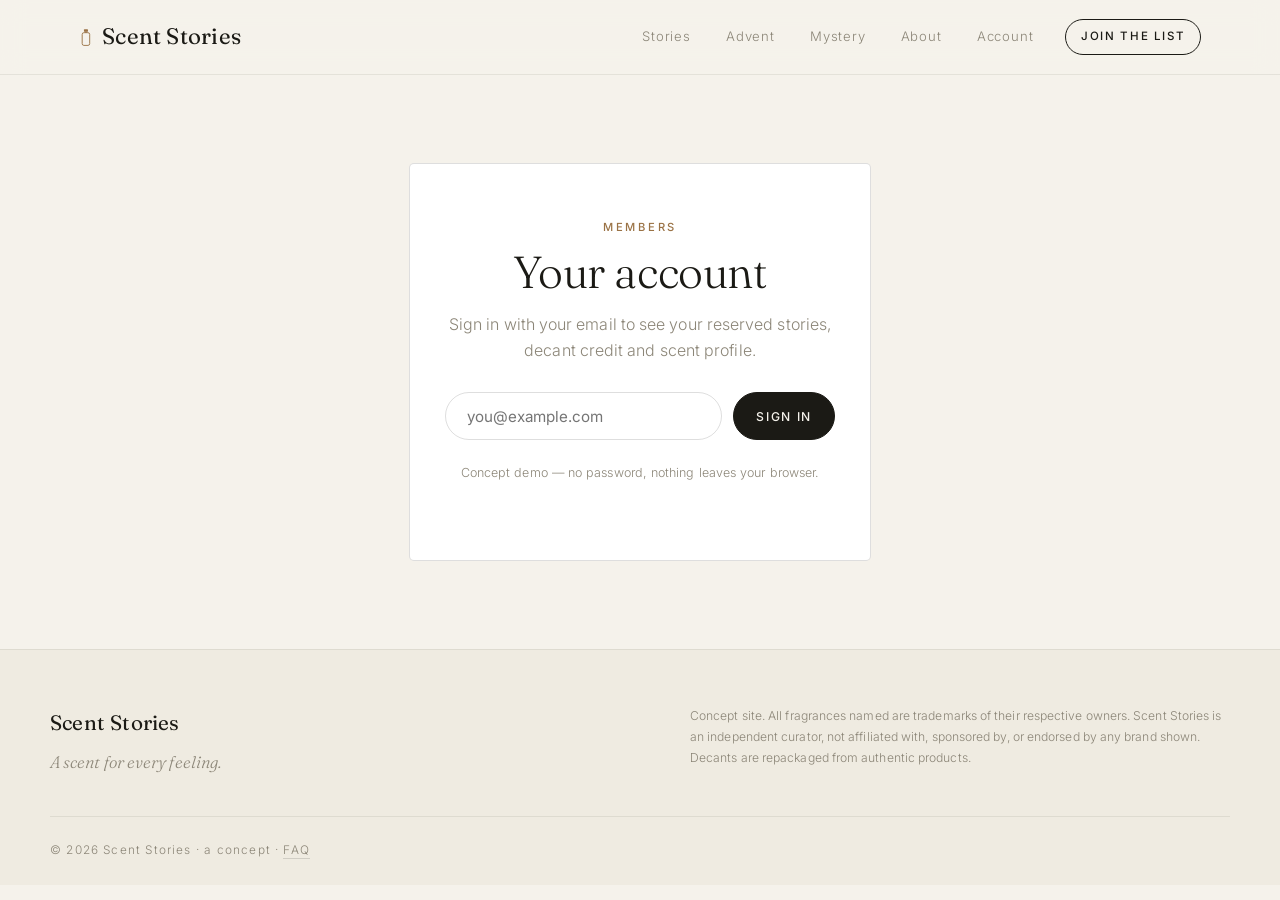
==== commit bb24ec8e: "Remove feedback survey widget (owner will collect opinions in person) Co-Authored-By: Claude Opus 4." ====
--- a/account.html
+++ b/account.html
@@ -11,7 +11,6 @@
 <link rel="icon" type="image/svg+xml" href="favicon.svg" />
 <link rel="stylesheet" href="styles.css" />
 <script src="analytics.js" defer></script>
-<script src="feedback.js" defer></script>
 </head>
 <body>
 
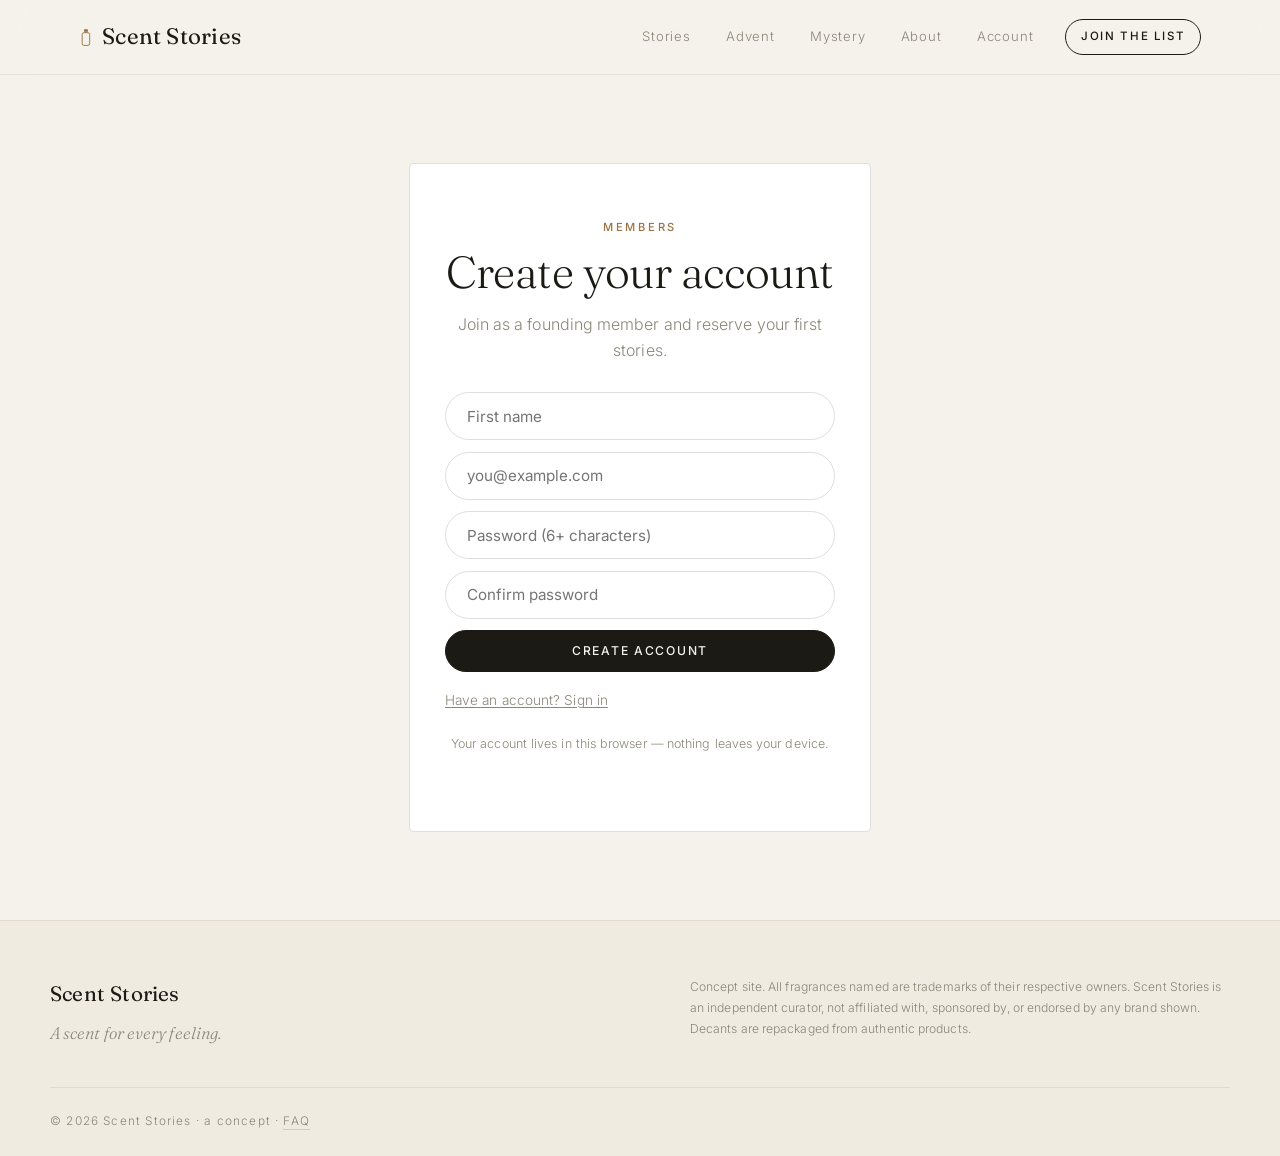
==== commit a168f476: "Account: real email + password auth, forgot-password, live scent profile - Sign up / sign in / reset" ====
--- a/account.html
+++ b/account.html
@@ -36,13 +36,21 @@
 <section class="section acc-signin" id="signin" hidden>
   <div class="signin-card">
     <span class="kicker">Members</span>
-    <h2>Your account</h2>
-    <p>Sign in with your email to see your reserved stories, decant credit and scent profile.</p>
-    <form id="signinForm" class="signin-form">
-      <input type="email" required placeholder="you@example.com" aria-label="Email" />
-      <button type="submit" class="btn btn-solid">Sign in</button>
+    <h2 id="authTitle">Welcome back</h2>
+    <p id="authSub">Sign in to see your reserved stories, decant credit and scent profile.</p>
+    <form id="authForm" class="signin-form auth-form" novalidate autocomplete="on">
+      <input id="fName" type="text" placeholder="First name" aria-label="First name" autocomplete="given-name" hidden />
+      <input id="fEmail" type="email" required placeholder="you@example.com" aria-label="Email" autocomplete="email" />
+      <input id="fPass" type="password" required placeholder="Password" aria-label="Password" autocomplete="current-password" minlength="6" />
+      <input id="fPass2" type="password" placeholder="Confirm password" aria-label="Confirm password" autocomplete="new-password" hidden />
+      <p class="auth-error" id="authError" role="alert" hidden></p>
+      <button type="submit" class="btn btn-solid full" id="authSubmit">Sign in</button>
     </form>
-    <p class="signin-note">Concept demo — no password, nothing leaves your browser.</p>
+    <div class="auth-links">
+      <a href="#" id="linkForgot">Forgot password?</a>
+      <a href="#" id="linkToggle">Create an account</a>
+    </div>
+    <p class="signin-note" id="authNote">Your account lives in this browser — nothing leaves your device.</p>
   </div>
 </section>
 
@@ -79,8 +87,8 @@
     <article class="dash-card">
       <div class="dash-card-head"><h3>Your scent profile</h3></div>
       <div class="chips" id="chips"><span class="chip chip-empty">Not set yet</span></div>
-      <p class="dash-muted">Take the quiz and we'll tune your recommendations.</p>
-      <button class="btn btn-line full" disabled>Take the scent quiz · soon</button>
+      <p class="dash-muted" id="profileMuted">Take the quiz and we'll tune your recommendations.</p>
+      <a class="btn btn-line full" id="quizBtn" href="quiz.html">Take the scent quiz</a>
     </article>
 
     <!-- Orders -->
@@ -112,13 +120,92 @@
 const $=id=>document.getElementById(id);
 function getEmail(){ try{return localStorage.getItem('ss_email');}catch(e){return null;} }
 function getCart(){ try{return JSON.parse(localStorage.getItem('ss_cart')||'[]');}catch(e){return [];} }
+function getAccounts(){ try{return JSON.parse(localStorage.getItem('ss_accounts')||'{}');}catch(e){return {};} }
+function saveAccounts(a){ try{localStorage.setItem('ss_accounts',JSON.stringify(a));}catch(e){} }
 function nameFromEmail(e){ if(!e)return 'friend'; const n=e.split('@')[0].replace(/[._]/g,' '); return n.charAt(0).toUpperCase()+n.slice(1); }
+function normEmail(e){ return (e||'').trim().toLowerCase(); }
+function validEmail(e){ return /^[^\s@]+@[^\s@]+\.[^\s@]+$/.test(e); }
+async function hash(pw){
+  try{
+    const buf=await crypto.subtle.digest('SHA-256', new TextEncoder().encode('ss·'+pw));
+    return Array.from(new Uint8Array(buf)).map(b=>b.toString(16).padStart(2,'0')).join('');
+  }catch(e){ return 'p:'+pw; } // fallback for non-secure contexts (local file://)
+}
+
+/* ---- Auth UI ---- */
+let authMode='signin'; // signin | signup | forgot
+function showError(msg){ const el=$('authError'); if(!msg){el.hidden=true;el.textContent='';return;} el.textContent=msg; el.hidden=false; }
+function setMode(mode){
+  authMode=mode; showError('');
+  const name=$('fName'), pass=$('fPass'), pass2=$('fPass2');
+  const accounts=getAccounts();
+  if(mode==='signin'){
+    $('authTitle').textContent = Object.keys(accounts).length? 'Welcome back':'Your account';
+    $('authSub').textContent='Sign in to see your reserved stories, decant credit and scent profile.';
+    name.hidden=true; pass.hidden=false; pass.setAttribute('autocomplete','current-password'); pass2.hidden=true;
+    $('authSubmit').textContent='Sign in';
+    $('linkForgot').hidden=false; $('linkToggle').textContent='Create an account';
+  } else if(mode==='signup'){
+    $('authTitle').textContent='Create your account';
+    $('authSub').textContent='Join as a founding member and reserve your first stories.';
+    name.hidden=false; pass.hidden=false; pass.setAttribute('autocomplete','new-password'); pass2.hidden=false;
+    $('authSubmit').textContent='Create account';
+    $('linkForgot').hidden=true; $('linkToggle').textContent='Have an account? Sign in';
+  } else { // forgot
+    $('authTitle').textContent='Reset your password';
+    $('authSub').textContent='Enter your email and a new password to regain access on this device.';
+    name.hidden=true; pass.hidden=false; pass.setAttribute('autocomplete','new-password'); pass2.hidden=false;
+    $('authSubmit').textContent='Set new password';
+    $('linkForgot').hidden=true; $('linkToggle').textContent='Back to sign in';
+  }
+  $('fPass').placeholder = (mode==='signin')?'Password':'Password (6+ characters)';
+}
+
+async function handleAuth(e){
+  e.preventDefault(); showError('');
+  const email=normEmail($('fEmail').value), pw=$('fPass').value, pw2=$('fPass2').value, nm=$('fName').value.trim();
+  if(!validEmail(email)) return showError('Please enter a valid email address.');
+  const accounts=getAccounts();
+
+  if(authMode==='signin'){
+    const acc=accounts[email];
+    if(!acc) return showError('No account found for that email. Create one below.');
+    if(acc.hash!==await hash(pw)) return showError('Incorrect password. Try again or reset it.');
+    signInAs(email);
+  } else if(authMode==='signup'){
+    if(accounts[email]) return showError('An account with that email already exists. Sign in instead.');
+    if(pw.length<6) return showError('Password must be at least 6 characters.');
+    if(pw!==pw2) return showError('Passwords do not match.');
+    accounts[email]={ name:nm||nameFromEmail(email), hash:await hash(pw), created:Date.now(), credit:0 };
+    saveAccounts(accounts);
+    if(window.ssTrack) ssTrack('account_created');
+    signInAs(email);
+  } else { // forgot
+    if(!accounts[email]) return showError('No account found for that email on this device.');
+    if(pw.length<6) return showError('Password must be at least 6 characters.');
+    if(pw!==pw2) return showError('Passwords do not match.');
+    accounts[email].hash=await hash(pw); saveAccounts(accounts);
+    signInAs(email);
+  }
+}
+
+function signInAs(email){
+  try{localStorage.setItem('ss_email',email);}catch(e){}
+  if(window.ssTrack) ssTrack('account_signin');
+  render();
+}
 
 function render(){
-  const email=getEmail();
-  if(!email){ $('signin').hidden=false; $('dash').hidden=true; return; }
+  const email=getEmail(); const accounts=getAccounts();
+  if(!email || !accounts[email]){
+    try{ if(email && !accounts[email]) localStorage.removeItem('ss_email'); }catch(e){}
+    $('signin').hidden=false; $('dash').hidden=true;
+    setMode(Object.keys(accounts).length?'signin':'signup');
+    return;
+  }
   $('signin').hidden=true; $('dash').hidden=false;
-  $('dashName').textContent=nameFromEmail(email);
+  const acc=accounts[email];
+  $('dashName').textContent=acc.name||nameFromEmail(email);
   $('dashEmail').textContent=email;
   const cartArr=getCart();
   const count=cartArr.reduce((n,i)=>n+(i.qty||1),0);
@@ -141,14 +228,28 @@
       li.append(span,meta); list.appendChild(li);
     });
   }
-}
-
-$('signinForm').addEventListener('submit',e=>{
-  e.preventDefault();
-  const v=e.target.querySelector('input').value;
-  try{localStorage.setItem('ss_email',v);}catch(err){}
-  render();
-});
+  renderProfile();
+}
+
+function renderProfile(){
+  let p=null; try{p=JSON.parse(localStorage.getItem('ss_profile')||'null');}catch(e){}
+  const chips=$('chips');
+  if(p && p.chips && p.chips.length){
+    chips.innerHTML='';
+    if(p.archetype){ const a=document.createElement('span'); a.className='chip chip-archetype'; a.textContent=p.archetype; chips.appendChild(a); }
+    p.chips.forEach(c=>{ const s=document.createElement('span'); s.className='chip'; s.textContent=c; chips.appendChild(s); });
+    $('profileMuted').textContent='Based on your quiz. Retake it any time to re-tune your recommendations.';
+    $('quizBtn').textContent='Retake the scent quiz';
+  } else {
+    chips.innerHTML='<span class="chip chip-empty">Not set yet</span>';
+    $('profileMuted').textContent="Take the quiz and we'll tune your recommendations.";
+    $('quizBtn').textContent='Take the scent quiz';
+  }
+}
+
+$('authForm').addEventListener('submit',handleAuth);
+$('linkToggle').addEventListener('click',e=>{ e.preventDefault(); setMode(authMode==='signin'?'signup':'signin'); });
+$('linkForgot').addEventListener('click',e=>{ e.preventDefault(); setMode('forgot'); });
 $('signout').addEventListener('click',e=>{
   e.preventDefault();
   try{localStorage.removeItem('ss_email');}catch(err){}
--- a/styles.css
+++ b/styles.css
@@ -146,7 +146,6 @@
 .drops{list-style:none;display:flex;flex-direction:column;gap:.75rem;margin-bottom:1.7rem;flex:1}
 .drops li{font-size:.88rem;padding-left:1.1rem;position:relative;line-height:1.45;color:var(--ink)}
 .drops li::before{content:"—";position:absolute;left:0;color:var(--muted)}
-.mbox-feature{border-color:var(--ink)}
 
 /* ============ STEPS ============ */
 .step{text-align:left}
@@ -272,6 +271,13 @@
   padding:.9em 1.4em;color:var(--ink);font-family:var(--sans);font-size:.95rem}
 .signin-form input:focus{outline:none;border-color:var(--accent)}
 .signin-note{margin-top:1.4rem;font-size:.78rem;color:var(--muted)}
+.auth-form{flex-direction:column;align-items:stretch;gap:.7rem;margin-bottom:1.1rem}
+.auth-form input{width:100%;min-width:0;text-align:left}
+.auth-error{color:#a4392b;font-size:.82rem;margin:.1rem 0 0;text-align:left;line-height:1.4}
+.auth-links{display:flex;justify-content:space-between;gap:1rem 1.5rem;flex-wrap:wrap;font-size:.85rem}
+.auth-links a{color:var(--muted);text-decoration:underline;text-underline-offset:2px;transition:.2s}
+.auth-links a:hover{color:var(--accent)}
+.auth-links a[hidden]{display:none}
 
 .acc-dash{min-height:60vh}
 .dash-head{display:flex;justify-content:space-between;align-items:flex-start;gap:1.5rem;flex-wrap:wrap;
@@ -302,6 +308,7 @@
 .chips{display:flex;flex-wrap:wrap;gap:.5rem;margin-bottom:1.1rem}
 .chip{font-size:.78rem;border:1px solid var(--line);border-radius:999px;padding:.4em .9em;color:var(--ink)}
 .chip-empty{color:var(--muted);font-style:italic}
+.chip-archetype{border-color:var(--accent);color:var(--accent)}
 .orders-empty{display:flex;flex-direction:column;align-items:flex-start;gap:1rem}
 .dash-signout{margin-top:2.5rem;text-align:center}
 
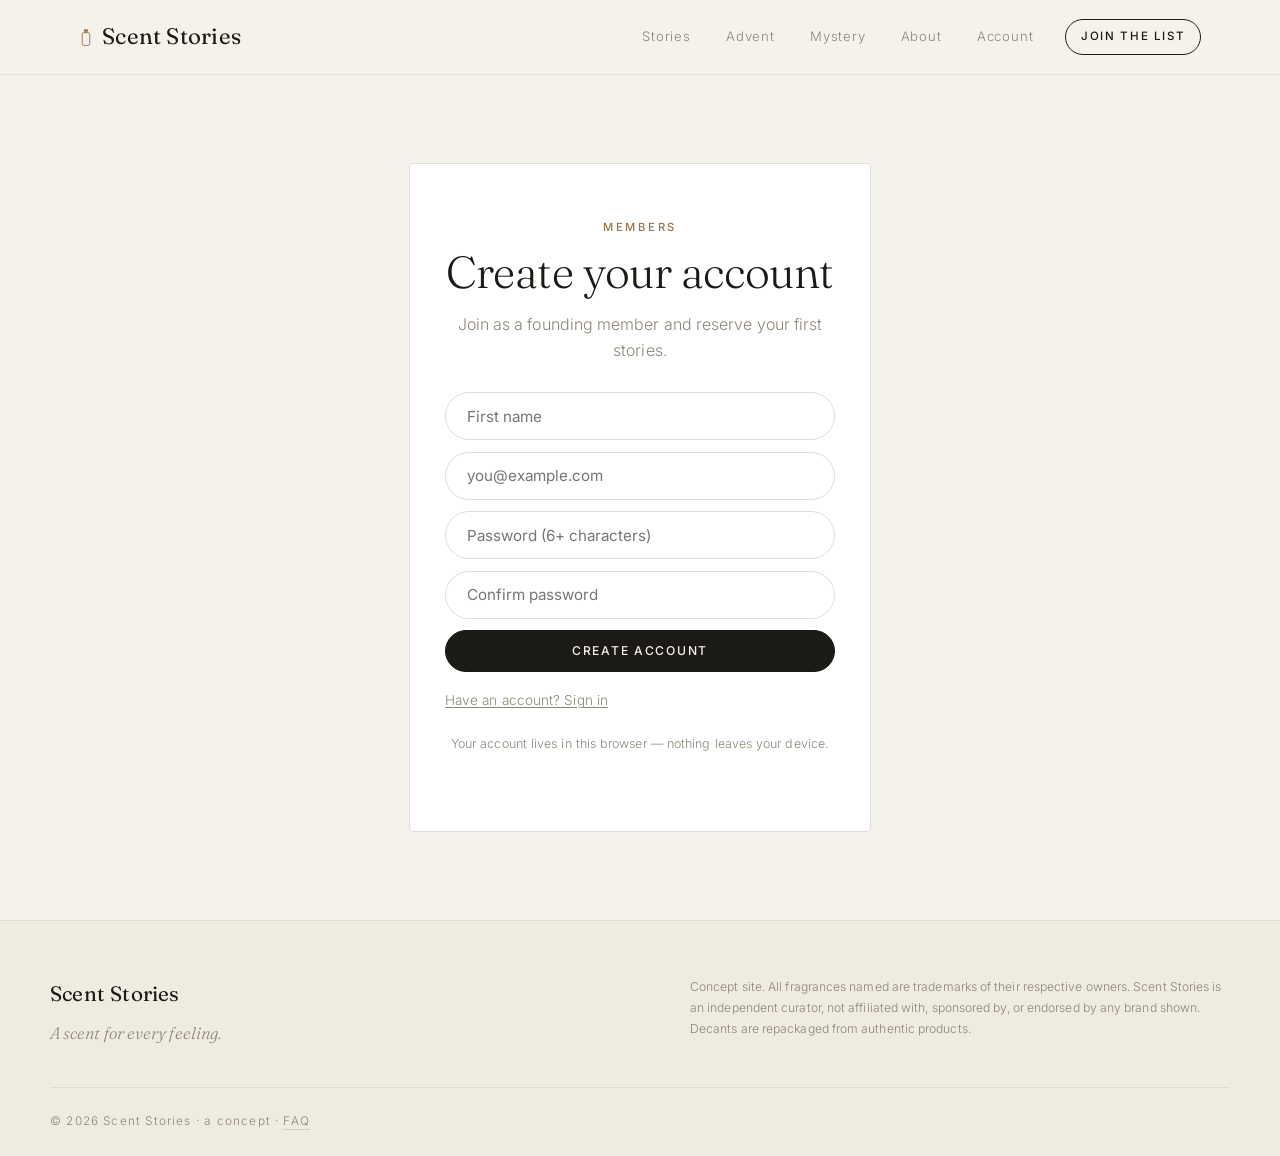
==== commit 819ffacc: "Account: split into real sign-in + dashboard pages - account.html = sign in / create / reset only; o" ====
--- a/account.html
+++ b/account.html
@@ -3,8 +3,8 @@
 <head>
 <meta charset="UTF-8" />
 <meta name="viewport" content="width=device-width, initial-scale=1.0" />
-<title>Scent Stories — Your account</title>
-<meta name="description" content="Your Scent Stories account — reserved stories, decant credit and scent profile." />
+<title>Scent Stories — Sign in</title>
+<meta name="description" content="Sign in to your Scent Stories account — reserved stories, decant credit and scent profile." />
 <link rel="preconnect" href="https://fonts.googleapis.com" />
 <link rel="preconnect" href="https://fonts.gstatic.com" crossorigin />
 <link href="https://fonts.googleapis.com/css2?family=Fraunces:ital,opsz,wght@0,9..144,300;0,9..144,400;1,9..144,400&family=Inter:wght@300;400;500&display=swap" rel="stylesheet" />
@@ -32,9 +32,9 @@
   </div>
 </header>
 
-<!-- SIGN IN (shown when no account) -->
-<section class="section acc-signin" id="signin" hidden>
-  <div class="signin-card">
+<!-- SIGN IN / SIGN UP / RESET -->
+<section class="section acc-signin" id="signin">
+  <div class="signin-card fade-in">
     <span class="kicker">Members</span>
     <h2 id="authTitle">Welcome back</h2>
     <p id="authSub">Sign in to see your reserved stories, decant credit and scent profile.</p>
@@ -54,57 +54,6 @@
   </div>
 </section>
 
-<!-- DASHBOARD (shown when signed in) -->
-<section class="section acc-dash" id="dash" hidden>
-  <div class="dash-head">
-    <div>
-      <span class="kicker">Welcome back</span>
-      <h2 id="dashName">friend</h2>
-      <p id="dashEmail" class="dash-email"></p>
-    </div>
-    <span class="member-badge">Founding member</span>
-  </div>
-
-  <div class="dash-grid">
-
-    <!-- Reserved -->
-    <article class="dash-card dash-wide">
-      <div class="dash-card-head"><h3>Your bag</h3><span class="dash-count" id="resCount">0</span></div>
-      <ul class="res-list" id="resList"></ul>
-      <p class="res-empty" id="resEmpty" hidden>Your bag is empty.
-        <a href="index.html#sets" class="link-arrow">Explore the stories</a></p>
-      <p class="res-foot" id="resFoot">Manage quantities in the bag on the main page. Checkout opens at the first drop.</p>
-    </article>
-
-    <!-- Decant credit -->
-    <article class="dash-card">
-      <div class="dash-card-head"><h3>Decant credit</h3></div>
-      <p class="credit-amt">$0.00</p>
-      <p class="dash-muted">Earned on every order. Redeemable toward any full bottle once you find your signature.</p>
-    </article>
-
-    <!-- Scent profile -->
-    <article class="dash-card">
-      <div class="dash-card-head"><h3>Your scent profile</h3></div>
-      <div class="chips" id="chips"><span class="chip chip-empty">Not set yet</span></div>
-      <p class="dash-muted" id="profileMuted">Take the quiz and we'll tune your recommendations.</p>
-      <a class="btn btn-line full" id="quizBtn" href="quiz.html">Take the scent quiz</a>
-    </article>
-
-    <!-- Orders -->
-    <article class="dash-card dash-wide">
-      <div class="dash-card-head"><h3>Orders</h3></div>
-      <div class="orders-empty">
-        <p class="dash-muted">No orders yet. The first drop ships this autumn — reserve your stories now and you'll be first in line.</p>
-        <a href="index.html#sets" class="btn btn-line">Browse stories</a>
-      </div>
-    </article>
-
-  </div>
-
-  <p class="dash-signout"><a href="#" id="signout" class="link-arrow muted">Sign out</a></p>
-</section>
-
 <!-- FOOTER -->
 <footer class="footer">
   <div class="footer-inner">
@@ -119,7 +68,6 @@
 <script>
 const $=id=>document.getElementById(id);
 function getEmail(){ try{return localStorage.getItem('ss_email');}catch(e){return null;} }
-function getCart(){ try{return JSON.parse(localStorage.getItem('ss_cart')||'[]');}catch(e){return [];} }
 function getAccounts(){ try{return JSON.parse(localStorage.getItem('ss_accounts')||'{}');}catch(e){return {};} }
 function saveAccounts(a){ try{localStorage.setItem('ss_accounts',JSON.stringify(a));}catch(e){} }
 function nameFromEmail(e){ if(!e)return 'friend'; const n=e.split('@')[0].replace(/[._]/g,' '); return n.charAt(0).toUpperCase()+n.slice(1); }
@@ -131,6 +79,9 @@
     return Array.from(new Uint8Array(buf)).map(b=>b.toString(16).padStart(2,'0')).join('');
   }catch(e){ return 'p:'+pw; } // fallback for non-secure contexts (local file://)
 }
+
+// Already signed in? Go straight to the dashboard.
+(function(){ const e=getEmail(); if(e && getAccounts()[e]) location.replace('dashboard.html'); })();
 
 /* ---- Auth UI ---- */
 let authMode='signin'; // signin | signup | forgot
@@ -171,7 +122,7 @@
     const acc=accounts[email];
     if(!acc) return showError('No account found for that email. Create one below.');
     if(acc.hash!==await hash(pw)) return showError('Incorrect password. Try again or reset it.');
-    signInAs(email);
+    enterAccount(email);
   } else if(authMode==='signup'){
     if(accounts[email]) return showError('An account with that email already exists. Sign in instead.');
     if(pw.length<6) return showError('Password must be at least 6 characters.');
@@ -179,84 +130,30 @@
     accounts[email]={ name:nm||nameFromEmail(email), hash:await hash(pw), created:Date.now(), credit:0 };
     saveAccounts(accounts);
     if(window.ssTrack) ssTrack('account_created');
-    signInAs(email);
+    enterAccount(email);
   } else { // forgot
     if(!accounts[email]) return showError('No account found for that email on this device.');
     if(pw.length<6) return showError('Password must be at least 6 characters.');
     if(pw!==pw2) return showError('Passwords do not match.');
     accounts[email].hash=await hash(pw); saveAccounts(accounts);
-    signInAs(email);
+    enterAccount(email);
   }
 }
 
-function signInAs(email){
+function enterAccount(email){
   try{localStorage.setItem('ss_email',email);}catch(e){}
   if(window.ssTrack) ssTrack('account_signin');
-  render();
-}
-
-function render(){
-  const email=getEmail(); const accounts=getAccounts();
-  if(!email || !accounts[email]){
-    try{ if(email && !accounts[email]) localStorage.removeItem('ss_email'); }catch(e){}
-    $('signin').hidden=false; $('dash').hidden=true;
-    setMode(Object.keys(accounts).length?'signin':'signup');
-    return;
-  }
-  $('signin').hidden=true; $('dash').hidden=false;
-  const acc=accounts[email];
-  $('dashName').textContent=acc.name||nameFromEmail(email);
-  $('dashEmail').textContent=email;
-  const cartArr=getCart();
-  const count=cartArr.reduce((n,i)=>n+(i.qty||1),0);
-  $('resCount').textContent=count;
-  const list=$('resList'); list.innerHTML='';
-  if(cartArr.length===0){ $('resEmpty').hidden=false; $('resFoot').style.display='none'; }
-  else{
-    $('resEmpty').hidden=true; $('resFoot').style.display='';
-    cartArr.forEach((it,idx)=>{
-      const li=document.createElement('li');
-      li.className='res-item';
-      const span=document.createElement('span'); span.textContent=it.name+(it.qty>1?'  × '+it.qty:'');
-      const status=document.createElement('span'); status.className='res-status'; status.textContent='$'+(Math.round((it.price||0)*(it.qty||1)*100)/100);
-      const rm=document.createElement('button'); rm.className='res-remove'; rm.textContent='Remove'; rm.setAttribute('aria-label','Remove '+it.name);
-      rm.addEventListener('click',()=>{
-        const cur=getCart(); cur.splice(idx,1);
-        localStorage.setItem('ss_cart',JSON.stringify(cur)); render();
-      });
-      const meta=document.createElement('span'); meta.className='res-meta'; meta.append(status,rm);
-      li.append(span,meta); list.appendChild(li);
-    });
-  }
-  renderProfile();
-}
-
-function renderProfile(){
-  let p=null; try{p=JSON.parse(localStorage.getItem('ss_profile')||'null');}catch(e){}
-  const chips=$('chips');
-  if(p && p.chips && p.chips.length){
-    chips.innerHTML='';
-    if(p.archetype){ const a=document.createElement('span'); a.className='chip chip-archetype'; a.textContent=p.archetype; chips.appendChild(a); }
-    p.chips.forEach(c=>{ const s=document.createElement('span'); s.className='chip'; s.textContent=c; chips.appendChild(s); });
-    $('profileMuted').textContent='Based on your quiz. Retake it any time to re-tune your recommendations.';
-    $('quizBtn').textContent='Retake the scent quiz';
-  } else {
-    chips.innerHTML='<span class="chip chip-empty">Not set yet</span>';
-    $('profileMuted').textContent="Take the quiz and we'll tune your recommendations.";
-    $('quizBtn').textContent='Take the scent quiz';
-  }
+  // Obvious transition into the account: fade the page out, then navigate.
+  const btn=$('authSubmit'); if(btn){ btn.textContent='Taking you in…'; btn.disabled=true; }
+  document.body.classList.add('page-leave');
+  setTimeout(()=>{ location.href='dashboard.html'; }, 420);
 }
 
 $('authForm').addEventListener('submit',handleAuth);
 $('linkToggle').addEventListener('click',e=>{ e.preventDefault(); setMode(authMode==='signin'?'signup':'signin'); });
 $('linkForgot').addEventListener('click',e=>{ e.preventDefault(); setMode('forgot'); });
-$('signout').addEventListener('click',e=>{
-  e.preventDefault();
-  try{localStorage.removeItem('ss_email');}catch(err){}
-  render();
-});
 document.querySelectorAll('.nav-links a').forEach(a=>a.addEventListener('click',()=>document.body.classList.remove('nav-open')));
-render();
+setMode(Object.keys(getAccounts()).length?'signin':'signup');
 </script>
 </body>
 </html>
--- a/styles.css
+++ b/styles.css
@@ -309,6 +309,10 @@
 .chip{font-size:.78rem;border:1px solid var(--line);border-radius:999px;padding:.4em .9em;color:var(--ink)}
 .chip-empty{color:var(--muted);font-style:italic}
 .chip-archetype{border-color:var(--accent);color:var(--accent)}
+.fade-in{animation:fadeUp .5s ease both}
+@keyframes fadeUp{from{opacity:0;transform:translateY(12px)}to{opacity:1;transform:none}}
+body{transition:opacity .38s ease}
+body.page-leave{opacity:0}
 .orders-empty{display:flex;flex-direction:column;align-items:flex-start;gap:1rem}
 .dash-signout{margin-top:2.5rem;text-align:center}
 
